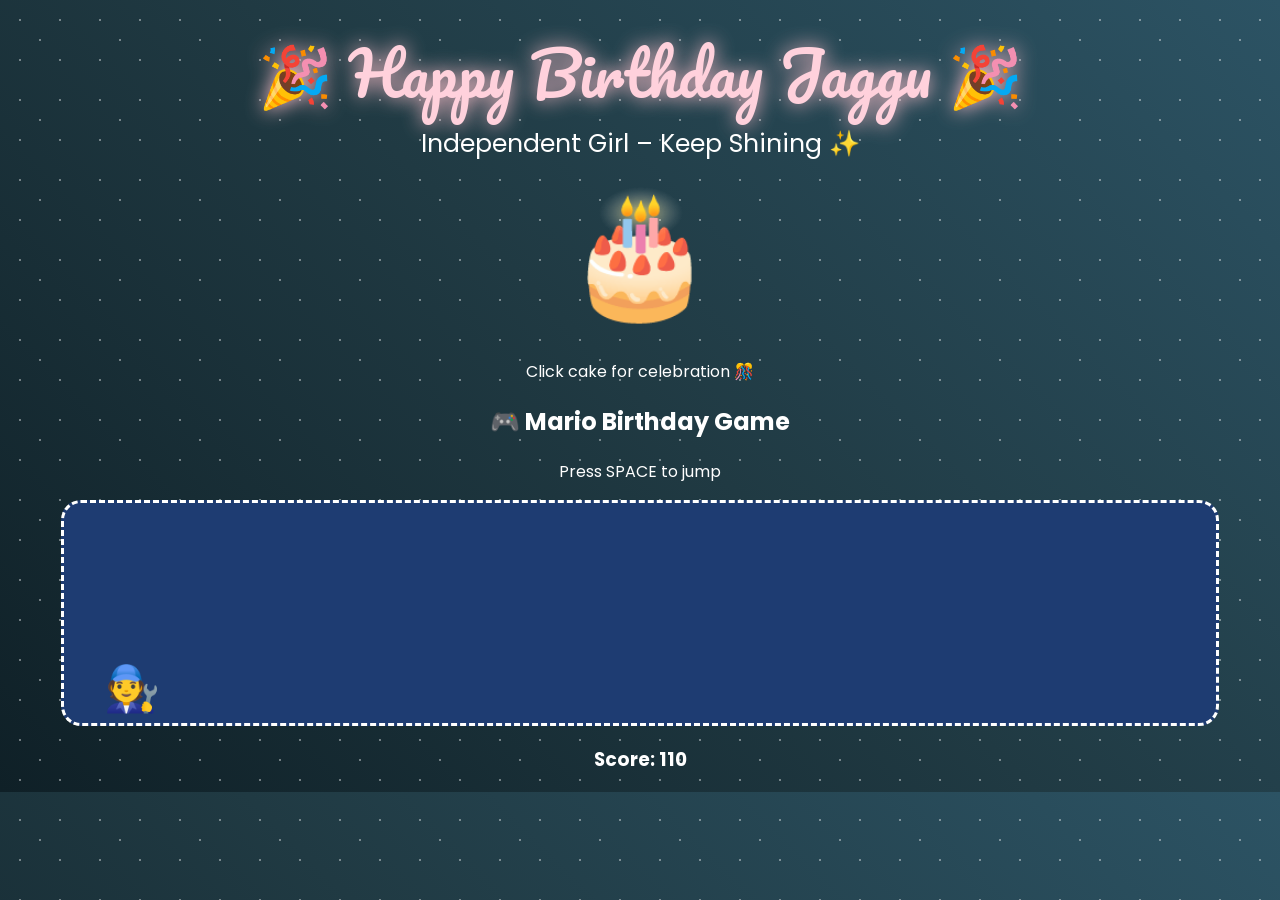
==== index.html @ ad78a7b6 "Update index.html" ====
<!DOCTYPE html>
<html>
<head>
<meta name="viewport" content="width=device-width, initial-scale=1.0">

<title>Happy Birthday Jaggu</title>

<link href="https://fonts.googleapis.com/css2?family=Pacifico&family=Poppins:wght@300;600&display=swap" rel="stylesheet">

<style>

body{
margin:0;
font-family:'Poppins',sans-serif;
text-align:center;
color:white;
overflow-x:hidden;
background:linear-gradient(45deg,#0f2027,#203a43,#2c5364);
}

/* galaxy stars */

body::before{
content:"";
position:fixed;
top:0;
left:0;
width:100%;
height:100%;
background:
radial-gradient(white 1px, transparent 1px),
radial-gradient(white 1px, transparent 1px);
background-size:40px 40px,80px 80px;
opacity:0.4;
animation:moveStars 80s linear infinite;
z-index:-1;
}

@keyframes moveStars{
from{transform:translateY(0);}
to{transform:translateY(-2000px);}
}

/* title */

.title{
font-family:'Pacifico',cursive;
font-size:60px;
margin-top:20px;
color:#ffd1dc;
text-shadow:0 0 20px pink;
}

.subtitle{
font-size:25px;
}

/* cake */

.cake{
font-size:120px;
cursor:pointer;
animation:bounce 2s infinite;
}

@keyframes bounce{
0%{transform:translateY(0)}
50%{transform:translateY(-20px)}
100%{transform:translateY(0)}
}

/* mario game */

#game{
width:90%;
height:220px;
border:3px dashed white;
margin:auto;
position:relative;
overflow:hidden;
border-radius:20px;
background:#1e3c72;
}

#mario{
font-size:45px;
position:absolute;
bottom:0;
left:40px;
}

#pipe{
font-size:50px;
position:absolute;
bottom:0;
right:-60px;
animation:pipeMove 3s infinite linear;
}

@keyframes pipeMove{
0%{right:-60px}
100%{right:100%}
}

/* jump */

.jump{
animation:jump 0.6s;
}

@keyframes jump{
0%{bottom:0}
50%{bottom:100px}
100%{bottom:0}
}

/* confetti */

.confetti{
position:fixed;
width:8px;
height:8px;
top:-10px;
animation:fall 3s linear;
}

@keyframes fall{
0%{transform:translateY(0)}
100%{transform:translateY(100vh)}
}

</style>
</head>

<body>

<div class="title">🎉 Happy Birthday Jaggu 🎉</div>
<div class="subtitle">Independent Girl – Keep Shining ✨</div>

<div class="cake" onclick="confetti()">🎂</div>

<p>Click cake for celebration 🎊</p>

<h2>🎮 Mario Birthday Game</h2>
<p>Press SPACE to jump</p>

<div id="game">

<div id="mario">🧑‍🔧</div>

<div id="pipe">🧱</div>

</div>

<h3 id="score">Score: 0</h3>

<script>

let mario=document.getElementById("mario")
let pipe=document.getElementById("pipe")
let score=0

document.addEventListener("keydown",function(e){

if(e.code=="Space"){
jump()
}

})

function jump(){

if(mario.classList!="jump"){
mario.classList.add("jump")

setTimeout(function(){
mario.classList.remove("jump")
},600)

}

}

/* game loop */

setInterval(function(){

let marioTop=parseInt(window.getComputedStyle(mario).getPropertyValue("bottom"))

let pipeLeft=parseInt(window.getComputedStyle(pipe).getPropertyValue("right"))

if(pipeLeft>450 && pipeLeft<500 && marioTop<40){

alert("Game Over 🎮 Score: "+score)

score=0

}

else{

score++
document.getElementById("score").innerHTML="Score: "+score

}

},10)

/* confetti */

function confetti(){

for(let i=0;i<120;i++){

let c=document.createElement("div")

c.classList.add("confetti")

c.style.left=Math.random()*100+"vw"
c.style.background=`hsl(${Math.random()*360},100%,50%)`

document.body.appendChild(c)

setTimeout(()=>c.remove(),3000)

}

}

</script>

</body>
</html>
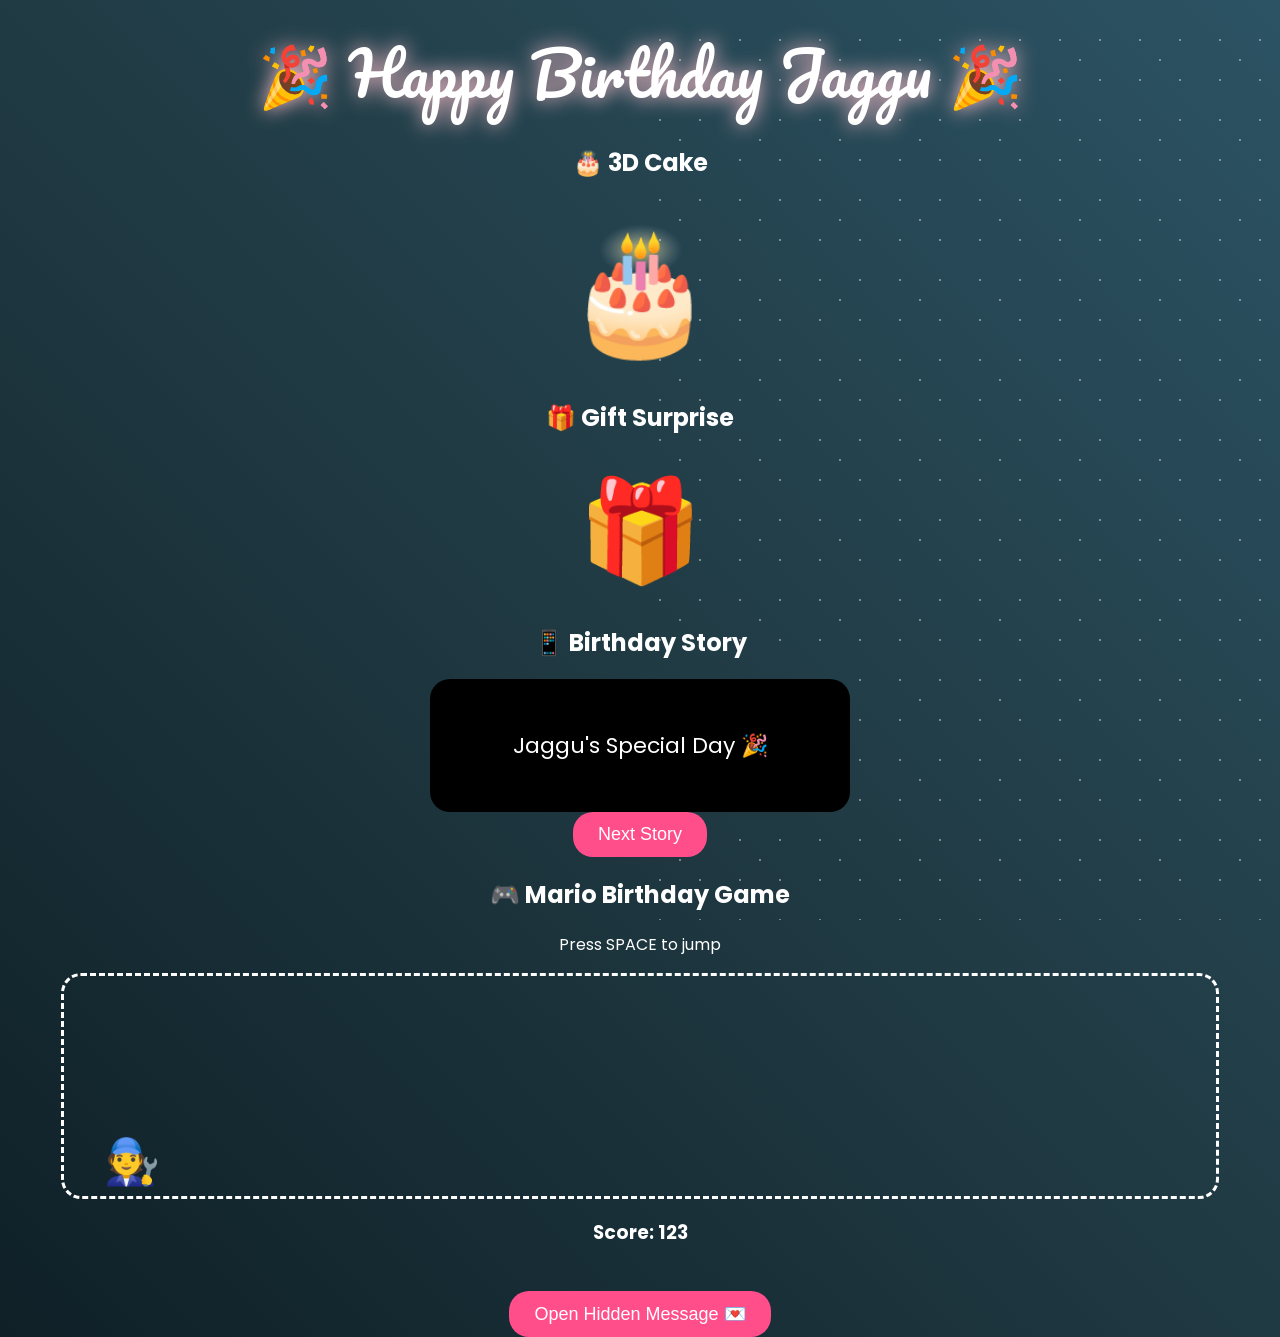
==== commit cc40c8f6: "Update index.html" ====
--- a/index.html
+++ b/index.html
@@ -1,6 +1,7 @@
 <!DOCTYPE html>
 <html>
 <head>
+
 <meta name="viewport" content="width=device-width, initial-scale=1.0">
 
 <title>Happy Birthday Jaggu</title>
@@ -14,17 +15,15 @@
 font-family:'Poppins',sans-serif;
 text-align:center;
 color:white;
+background:linear-gradient(45deg,#0f2027,#203a43,#2c5364);
 overflow-x:hidden;
-background:linear-gradient(45deg,#0f2027,#203a43,#2c5364);
-}
-
-/* galaxy stars */
+}
+
+/* galaxy background */
 
 body::before{
 content:"";
 position:fixed;
-top:0;
-left:0;
 width:100%;
 height:100%;
 background:
@@ -32,11 +31,11 @@
 radial-gradient(white 1px, transparent 1px);
 background-size:40px 40px,80px 80px;
 opacity:0.4;
-animation:moveStars 80s linear infinite;
+animation:starsMove 60s linear infinite;
 z-index:-1;
 }
 
-@keyframes moveStars{
+@keyframes starsMove{
 from{transform:translateY(0);}
 to{transform:translateY(-2000px);}
 }
@@ -44,29 +43,35 @@
 /* title */
 
 .title{
-font-family:'Pacifico',cursive;
+font-family:'Pacifico';
 font-size:60px;
 margin-top:20px;
-color:#ffd1dc;
 text-shadow:0 0 20px pink;
 }
 
-.subtitle{
-font-size:25px;
-}
-
-/* cake */
-
-.cake{
+/* 3D cake */
+
+.cake3d{
 font-size:120px;
 cursor:pointer;
-animation:bounce 2s infinite;
-}
-
-@keyframes bounce{
-0%{transform:translateY(0)}
-50%{transform:translateY(-20px)}
-100%{transform:translateY(0)}
+transition:transform 0.6s;
+display:inline-block;
+}
+
+.cake3d:active{
+transform:rotateY(180deg) scale(1.2);
+}
+
+/* gift box */
+
+.gift{
+font-size:100px;
+cursor:pointer;
+transition:transform 0.5s;
+}
+
+.gift.open{
+transform:scale(1.3) rotate(20deg);
 }
 
 /* mario game */
@@ -77,9 +82,8 @@
 border:3px dashed white;
 margin:auto;
 position:relative;
+border-radius:20px;
 overflow:hidden;
-border-radius:20px;
-background:#1e3c72;
 }
 
 #mario{
@@ -102,8 +106,6 @@
 100%{right:100%}
 }
 
-/* jump */
-
 .jump{
 animation:jump 0.6s;
 }
@@ -112,6 +114,38 @@
 0%{bottom:0}
 50%{bottom:100px}
 100%{bottom:0}
+}
+
+/* instagram story */
+
+.story{
+width:90%;
+max-width:400px;
+margin:auto;
+border-radius:20px;
+background:black;
+padding:10px;
+}
+
+.storySlide{
+display:none;
+font-size:22px;
+padding:40px;
+}
+
+.active{
+display:block;
+}
+
+/* hidden message */
+
+#hiddenMessage{
+display:none;
+max-width:600px;
+margin:auto;
+padding:20px;
+font-size:18px;
+line-height:1.6;
 }
 
 /* confetti */
@@ -129,19 +163,49 @@
 100%{transform:translateY(100vh)}
 }
 
+button{
+padding:12px 25px;
+border:none;
+border-radius:20px;
+background:#ff4e8a;
+color:white;
+font-size:18px;
+cursor:pointer;
+}
+
 </style>
 </head>
 
 <body>
 
 <div class="title">🎉 Happy Birthday Jaggu 🎉</div>
-<div class="subtitle">Independent Girl – Keep Shining ✨</div>
-
-<div class="cake" onclick="confetti()">🎂</div>
-
-<p>Click cake for celebration 🎊</p>
+
+<h2>🎂 3D Cake</h2>
+
+<div class="cake3d" onclick="celebrate()">🎂</div>
+
+<h2>🎁 Gift Surprise</h2>
+
+<div class="gift" onclick="openGift()" id="gift">🎁</div>
+
+<h2>📱 Birthday Story</h2>
+
+<div class="story">
+
+<div class="storySlide active">Jaggu's Special Day 🎉</div>
+
+<div class="storySlide">Independent Girl 💪</div>
+
+<div class="storySlide">Future Topper 👩‍⚕️</div>
+
+<div class="storySlide">Stay Amazing ✨</div>
+
+</div>
+
+<button onclick="nextStory()">Next Story</button>
 
 <h2>🎮 Mario Birthday Game</h2>
+
 <p>Press SPACE to jump</p>
 
 <div id="game">
@@ -154,7 +218,90 @@
 
 <h3 id="score">Score: 0</h3>
 
+<br>
+
+<button onclick="showMessage()">Open Hidden Message 💌</button>
+
+<div id="hiddenMessage">
+
+Happy Birthday tuahera huuh, ab kya bole🫨, tumhe to khush hona chahiye you got me by your side...😮‍💨😉  
+
+the goat the legend the zubin...😎🫢  
+
+kabhi itna cool banda dekhi ho ?? 😎😎  
+
+jokes apart😌 so, ive never met you i don't know tum kesi ho, kesi dikhti ho, kya ho tum bass i guess angel priya na ho.. 🙃🤧  
+
+to be honest apko janne or samajhne ki koshish krna pasand hai apki baatein bakwass hoti hai but i like it  
+
+tumhe pareshan krna my fav prr jab aap pareshan krti fir bhi achha lagta..🤭🫠  
+
+urge to know about every single pinch of your life..!! 🫠🫠  
+
+ye sab to theek hai one more thing you are awesome ive never met topper like you before jo itna cool ho  
+
+tum perfect tum best ho 🫡🫶🫵💪  
+
+i wish all your dreams come true orr tum ek bohot respectful or independent women Bano...🥰☺️  
+
+doesn't matter tum doctor bano ya na bano tum best krogi apni life mei...!!! 😇☺️☺️  
+
+soo once again happy birthday pyari jaggu 🫂🥰🥳
+
+</div>
+
 <script>
+
+/* confetti */
+
+function celebrate(){
+
+for(let i=0;i<120;i++){
+
+let c=document.createElement("div")
+
+c.classList.add("confetti")
+
+c.style.left=Math.random()*100+"vw"
+c.style.background=`hsl(${Math.random()*360},100%,50%)`
+
+document.body.appendChild(c)
+
+setTimeout(()=>c.remove(),3000)
+
+}
+
+}
+
+/* gift */
+
+function openGift(){
+
+let g=document.getElementById("gift")
+
+g.classList.add("open")
+
+celebrate()
+
+}
+
+/* story */
+
+let slide=0
+
+function nextStory(){
+
+let slides=document.querySelectorAll(".storySlide")
+
+slides[slide].classList.remove("active")
+
+slide=(slide+1)%slides.length
+
+slides[slide].classList.add("active")
+
+}
+
+/* mario game */
 
 let mario=document.getElementById("mario")
 let pipe=document.getElementById("pipe")
@@ -171,6 +318,7 @@
 function jump(){
 
 if(mario.classList!="jump"){
+
 mario.classList.add("jump")
 
 setTimeout(function(){
@@ -181,18 +329,14 @@
 
 }
 
-/* game loop */
-
 setInterval(function(){
 
 let marioTop=parseInt(window.getComputedStyle(mario).getPropertyValue("bottom"))
-
 let pipeLeft=parseInt(window.getComputedStyle(pipe).getPropertyValue("right"))
 
 if(pipeLeft>450 && pipeLeft<500 && marioTop<40){
 
 alert("Game Over 🎮 Score: "+score)
-
 score=0
 
 }
@@ -206,24 +350,11 @@
 
 },10)
 
-/* confetti */
-
-function confetti(){
-
-for(let i=0;i<120;i++){
-
-let c=document.createElement("div")
-
-c.classList.add("confetti")
-
-c.style.left=Math.random()*100+"vw"
-c.style.background=`hsl(${Math.random()*360},100%,50%)`
-
-document.body.appendChild(c)
-
-setTimeout(()=>c.remove(),3000)
-
-}
+/* hidden message */
+
+function showMessage(){
+
+document.getElementById("hiddenMessage").style.display="block"
 
 }
 
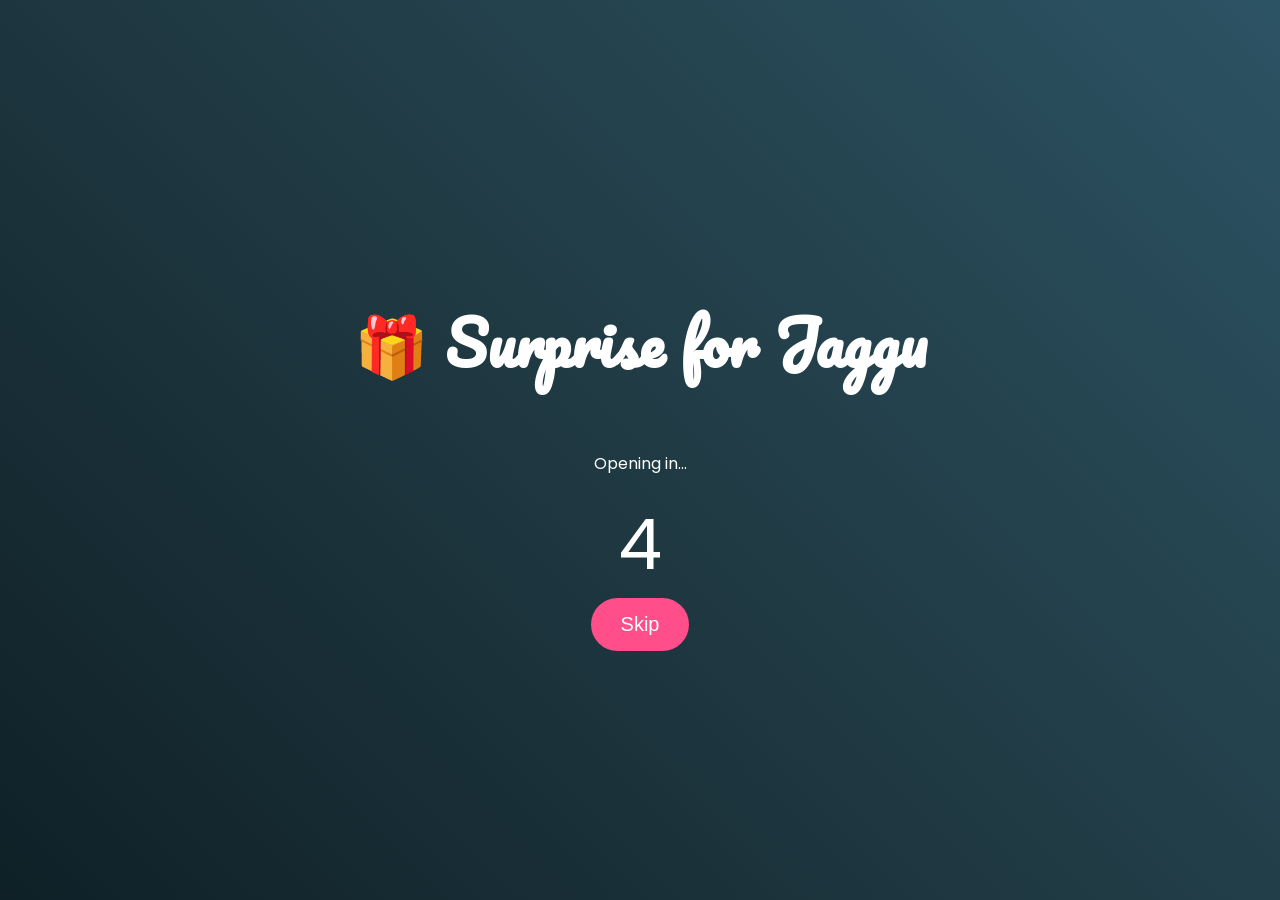
==== commit d19f559e: "Rename index.html.txt to index.html" ====
--- a/index.html
+++ b/index.html
@@ -1,175 +1,42 @@
 <!DOCTYPE html>
 <html>
 <head>
+<meta name="viewport" content="width=device-width, initial-scale=1.0">
+<title>Birthday Countdown</title>
 
-<meta name="viewport" content="width=device-width, initial-scale=1.0">
-
-<title>Happy Birthday Jaggu</title>
-
-<link href="https://fonts.googleapis.com/css2?family=Pacifico&family=Poppins:wght@300;600&display=swap" rel="stylesheet">
+<link href="https://fonts.googleapis.com/css2?family=Pacifico&family=Poppins:wght@400;700&display=swap" rel="stylesheet">
 
 <style>
 
 body{
 margin:0;
+height:100vh;
+display:flex;
+justify-content:center;
+align-items:center;
+flex-direction:column;
 font-family:'Poppins',sans-serif;
+color:white;
 text-align:center;
-color:white;
 background:linear-gradient(45deg,#0f2027,#203a43,#2c5364);
-overflow-x:hidden;
 }
 
-/* galaxy background */
-
-body::before{
-content:"";
-position:fixed;
-width:100%;
-height:100%;
-background:
-radial-gradient(white 1px, transparent 1px),
-radial-gradient(white 1px, transparent 1px);
-background-size:40px 40px,80px 80px;
-opacity:0.4;
-animation:starsMove 60s linear infinite;
-z-index:-1;
+h1{
+font-family:'Pacifico';
+font-size:60px;
 }
 
-@keyframes starsMove{
-from{transform:translateY(0);}
-to{transform:translateY(-2000px);}
-}
-
-/* title */
-
-.title{
-font-family:'Pacifico';
-font-size:60px;
-margin-top:20px;
-text-shadow:0 0 20px pink;
-}
-
-/* 3D cake */
-
-.cake3d{
-font-size:120px;
-cursor:pointer;
-transition:transform 0.6s;
-display:inline-block;
-}
-
-.cake3d:active{
-transform:rotateY(180deg) scale(1.2);
-}
-
-/* gift box */
-
-.gift{
-font-size:100px;
-cursor:pointer;
-transition:transform 0.5s;
-}
-
-.gift.open{
-transform:scale(1.3) rotate(20deg);
-}
-
-/* mario game */
-
-#game{
-width:90%;
-height:220px;
-border:3px dashed white;
-margin:auto;
-position:relative;
-border-radius:20px;
-overflow:hidden;
-}
-
-#mario{
-font-size:45px;
-position:absolute;
-bottom:0;
-left:40px;
-}
-
-#pipe{
-font-size:50px;
-position:absolute;
-bottom:0;
-right:-60px;
-animation:pipeMove 3s infinite linear;
-}
-
-@keyframes pipeMove{
-0%{right:-60px}
-100%{right:100%}
-}
-
-.jump{
-animation:jump 0.6s;
-}
-
-@keyframes jump{
-0%{bottom:0}
-50%{bottom:100px}
-100%{bottom:0}
-}
-
-/* instagram story */
-
-.story{
-width:90%;
-max-width:400px;
-margin:auto;
-border-radius:20px;
-background:black;
-padding:10px;
-}
-
-.storySlide{
-display:none;
-font-size:22px;
-padding:40px;
-}
-
-.active{
-display:block;
-}
-
-/* hidden message */
-
-#hiddenMessage{
-display:none;
-max-width:600px;
-margin:auto;
-padding:20px;
-font-size:18px;
-line-height:1.6;
-}
-
-/* confetti */
-
-.confetti{
-position:fixed;
-width:8px;
-height:8px;
-top:-10px;
-animation:fall 3s linear;
-}
-
-@keyframes fall{
-0%{transform:translateY(0)}
-100%{transform:translateY(100vh)}
+#count{
+font-size:70px;
 }
 
 button{
-padding:12px 25px;
+padding:15px 30px;
+font-size:20px;
 border:none;
-border-radius:20px;
+border-radius:30px;
 background:#ff4e8a;
 color:white;
-font-size:18px;
 cursor:pointer;
 }
 
@@ -178,184 +45,32 @@
 
 <body>
 
-<div class="title">🎉 Happy Birthday Jaggu 🎉</div>
+<h1>🎁 Surprise for Jaggu</h1>
 
-<h2>🎂 3D Cake</h2>
+<p>Opening in...</p>
 
-<div class="cake3d" onclick="celebrate()">🎂</div>
+<div id="count">5</div>
 
-<h2>🎁 Gift Surprise</h2>
-
-<div class="gift" onclick="openGift()" id="gift">🎁</div>
-
-<h2>📱 Birthday Story</h2>
-
-<div class="story">
-
-<div class="storySlide active">Jaggu's Special Day 🎉</div>
-
-<div class="storySlide">Independent Girl 💪</div>
-
-<div class="storySlide">Future Topper 👩‍⚕️</div>
-
-<div class="storySlide">Stay Amazing ✨</div>
-
-</div>
-
-<button onclick="nextStory()">Next Story</button>
-
-<h2>🎮 Mario Birthday Game</h2>
-
-<p>Press SPACE to jump</p>
-
-<div id="game">
-
-<div id="mario">🧑‍🔧</div>
-
-<div id="pipe">🧱</div>
-
-</div>
-
-<h3 id="score">Score: 0</h3>
-
-<br>
-
-<button onclick="showMessage()">Open Hidden Message 💌</button>
-
-<div id="hiddenMessage">
-
-Happy Birthday tuahera huuh, ab kya bole🫨, tumhe to khush hona chahiye you got me by your side...😮‍💨😉  
-
-the goat the legend the zubin...😎🫢  
-
-kabhi itna cool banda dekhi ho ?? 😎😎  
-
-jokes apart😌 so, ive never met you i don't know tum kesi ho, kesi dikhti ho, kya ho tum bass i guess angel priya na ho.. 🙃🤧  
-
-to be honest apko janne or samajhne ki koshish krna pasand hai apki baatein bakwass hoti hai but i like it  
-
-tumhe pareshan krna my fav prr jab aap pareshan krti fir bhi achha lagta..🤭🫠  
-
-urge to know about every single pinch of your life..!! 🫠🫠  
-
-ye sab to theek hai one more thing you are awesome ive never met topper like you before jo itna cool ho  
-
-tum perfect tum best ho 🫡🫶🫵💪  
-
-i wish all your dreams come true orr tum ek bohot respectful or independent women Bano...🥰☺️  
-
-doesn't matter tum doctor bano ya na bano tum best krogi apni life mei...!!! 😇☺️☺️  
-
-soo once again happy birthday pyari jaggu 🫂🥰🥳
-
-</div>
+<button onclick="openStory()">Skip</button>
 
 <script>
 
-/* confetti */
-
-function celebrate(){
-
-for(let i=0;i<120;i++){
-
-let c=document.createElement("div")
-
-c.classList.add("confetti")
-
-c.style.left=Math.random()*100+"vw"
-c.style.background=`hsl(${Math.random()*360},100%,50%)`
-
-document.body.appendChild(c)
-
-setTimeout(()=>c.remove(),3000)
-
-}
-
-}
-
-/* gift */
-
-function openGift(){
-
-let g=document.getElementById("gift")
-
-g.classList.add("open")
-
-celebrate()
-
-}
-
-/* story */
-
-let slide=0
-
-function nextStory(){
-
-let slides=document.querySelectorAll(".storySlide")
-
-slides[slide].classList.remove("active")
-
-slide=(slide+1)%slides.length
-
-slides[slide].classList.add("active")
-
-}
-
-/* mario game */
-
-let mario=document.getElementById("mario")
-let pipe=document.getElementById("pipe")
-let score=0
-
-document.addEventListener("keydown",function(e){
-
-if(e.code=="Space"){
-jump()
-}
-
-})
-
-function jump(){
-
-if(mario.classList!="jump"){
-
-mario.classList.add("jump")
-
-setTimeout(function(){
-mario.classList.remove("jump")
-},600)
-
-}
-
-}
+let n=5
 
 setInterval(function(){
 
-let marioTop=parseInt(window.getComputedStyle(mario).getPropertyValue("bottom"))
-let pipeLeft=parseInt(window.getComputedStyle(pipe).getPropertyValue("right"))
+n--
 
-if(pipeLeft>450 && pipeLeft<500 && marioTop<40){
+document.getElementById("count").innerText=n
 
-alert("Game Over 🎮 Score: "+score)
-score=0
-
+if(n==0){
+window.location.href="story.html"
 }
 
-else{
+},1000)
 
-score++
-document.getElementById("score").innerHTML="Score: "+score
-
-}
-
-},10)
-
-/* hidden message */
-
-function showMessage(){
-
-document.getElementById("hiddenMessage").style.display="block"
-
+function openStory(){
+window.location.href="story.html"
 }
 
 </script>
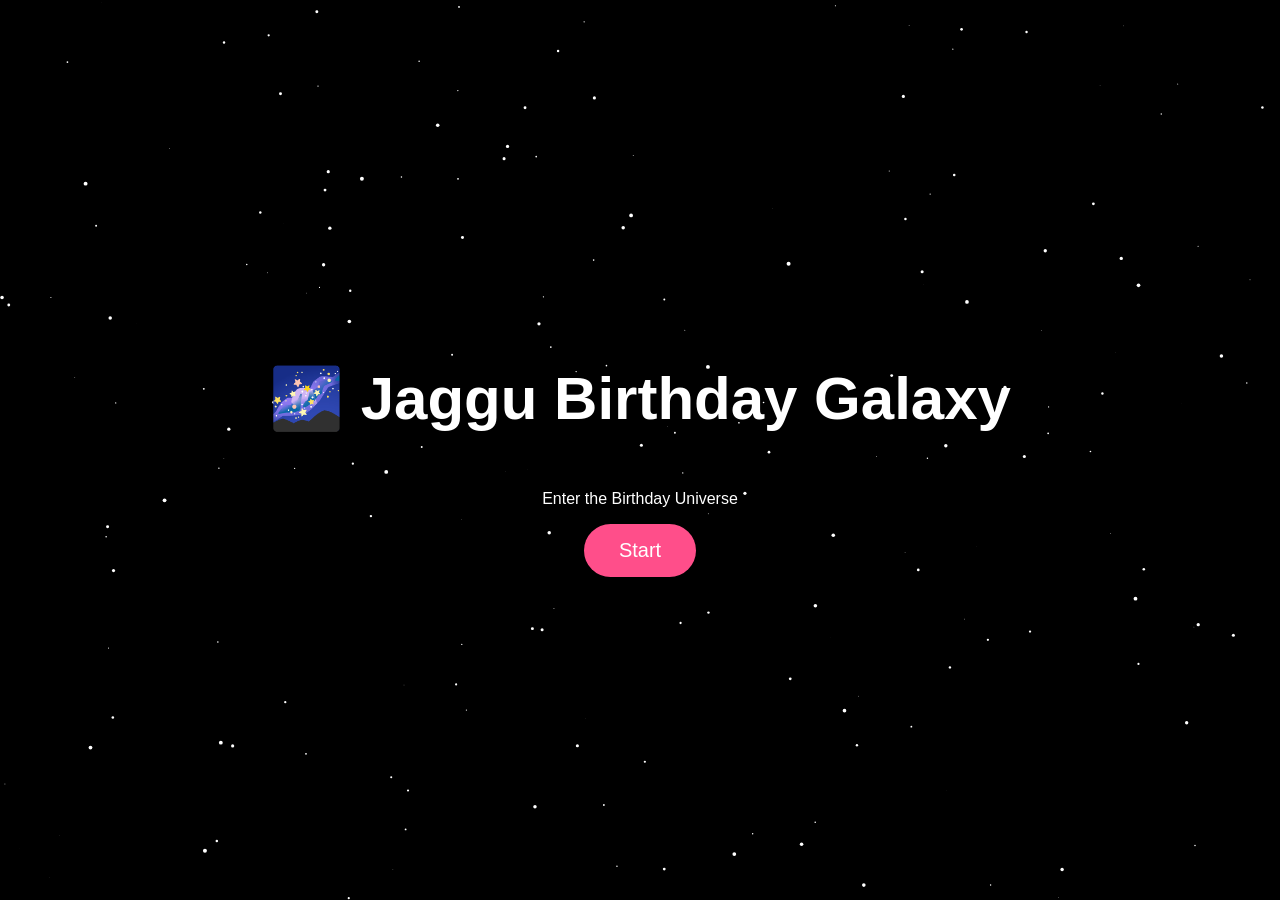
==== commit 9270d2fc: "Update index.html" ====
--- a/index.html
+++ b/index.html
@@ -1,10 +1,10 @@
 <!DOCTYPE html>
 <html>
 <head>
+
 <meta name="viewport" content="width=device-width, initial-scale=1.0">
-<title>Birthday Countdown</title>
 
-<link href="https://fonts.googleapis.com/css2?family=Pacifico&family=Poppins:wght@400;700&display=swap" rel="stylesheet">
+<title>Jaggu Birthday</title>
 
 <style>
 
@@ -15,23 +15,25 @@
 justify-content:center;
 align-items:center;
 flex-direction:column;
-font-family:'Poppins',sans-serif;
 color:white;
-text-align:center;
-background:linear-gradient(45deg,#0f2027,#203a43,#2c5364);
+font-family:sans-serif;
+overflow:hidden;
+background:black;
+}
+
+canvas{
+position:fixed;
+top:0;
+left:0;
+z-index:-1;
 }
 
 h1{
-font-family:'Pacifico';
 font-size:60px;
 }
 
-#count{
-font-size:70px;
-}
-
 button{
-padding:15px 30px;
+padding:15px 35px;
 font-size:20px;
 border:none;
 border-radius:30px;
@@ -41,37 +43,65 @@
 }
 
 </style>
+
 </head>
 
 <body>
 
-<h1>🎁 Surprise for Jaggu</h1>
+<canvas id="galaxy"></canvas>
 
-<p>Opening in...</p>
+<h1>🌌 Jaggu Birthday Galaxy</h1>
 
-<div id="count">5</div>
+<p>Enter the Birthday Universe</p>
 
-<button onclick="openStory()">Skip</button>
+<button onclick="go()">Start</button>
 
 <script>
 
-let n=5
-
-setInterval(function(){
-
-n--
-
-document.getElementById("count").innerText=n
-
-if(n==0){
-window.location.href="story.html"
+function go(){
+window.location.href="game.html"
 }
 
-},1000)
+const canvas=document.getElementById("galaxy")
+const ctx=canvas.getContext("2d")
 
-function openStory(){
-window.location.href="story.html"
+canvas.width=window.innerWidth
+canvas.height=window.innerHeight
+
+let stars=[]
+
+for(let i=0;i<200;i++){
+
+stars.push({
+x:Math.random()*canvas.width,
+y:Math.random()*canvas.height,
+size:Math.random()*2
+})
+
 }
+
+function draw(){
+
+ctx.fillStyle="black"
+ctx.fillRect(0,0,canvas.width,canvas.height)
+
+ctx.fillStyle="white"
+
+stars.forEach(s=>{
+ctx.beginPath()
+ctx.arc(s.x,s.y,s.size,0,Math.PI*2)
+ctx.fill()
+
+s.y+=0.3
+if(s.y>canvas.height)s.y=0
+
+})
+
+requestAnimationFrame(draw)
+
+}
+
+draw()
 
 </script>
 
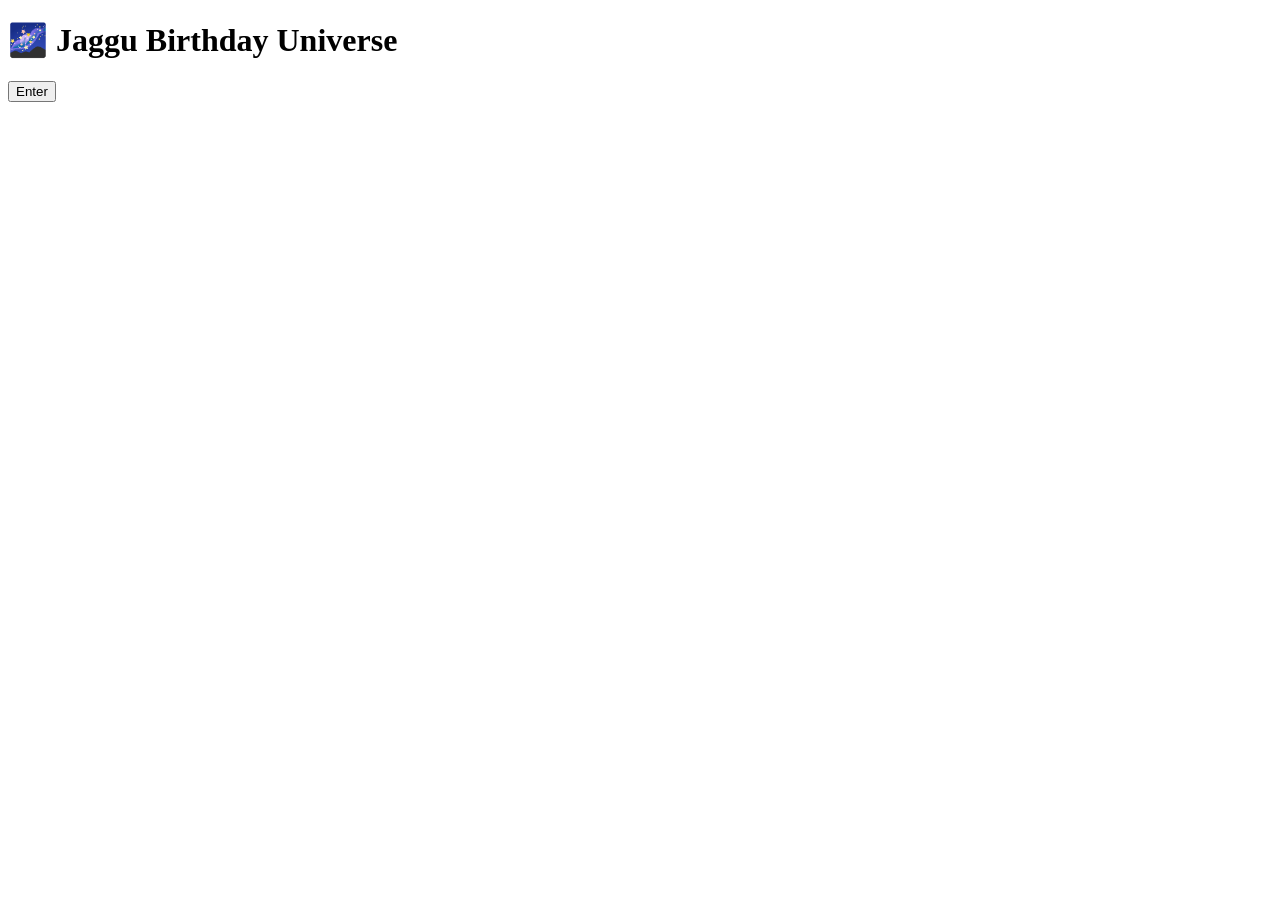
==== commit 31f6ea8a: "Update index.html" ====
--- a/index.html
+++ b/index.html
@@ -6,102 +6,27 @@
 
 <title>Jaggu Birthday</title>
 
-<style>
-
-body{
-margin:0;
-height:100vh;
-display:flex;
-justify-content:center;
-align-items:center;
-flex-direction:column;
-color:white;
-font-family:sans-serif;
-overflow:hidden;
-background:black;
-}
-
-canvas{
-position:fixed;
-top:0;
-left:0;
-z-index:-1;
-}
-
-h1{
-font-size:60px;
-}
-
-button{
-padding:15px 35px;
-font-size:20px;
-border:none;
-border-radius:30px;
-background:#ff4e8a;
-color:white;
-cursor:pointer;
-}
-
-</style>
+<link rel="stylesheet" href="style.css">
 
 </head>
 
 <body>
 
-<canvas id="galaxy"></canvas>
+<div class="stars"></div>
 
-<h1>🌌 Jaggu Birthday Galaxy</h1>
+<div class="center">
 
-<p>Enter the Birthday Universe</p>
+<h1>🌌 Jaggu Birthday Universe</h1>
 
-<button onclick="go()">Start</button>
+<button onclick="start()">Enter</button>
+
+</div>
 
 <script>
 
-function go(){
-window.location.href="game.html"
+function start(){
+window.location="game.html"
 }
-
-const canvas=document.getElementById("galaxy")
-const ctx=canvas.getContext("2d")
-
-canvas.width=window.innerWidth
-canvas.height=window.innerHeight
-
-let stars=[]
-
-for(let i=0;i<200;i++){
-
-stars.push({
-x:Math.random()*canvas.width,
-y:Math.random()*canvas.height,
-size:Math.random()*2
-})
-
-}
-
-function draw(){
-
-ctx.fillStyle="black"
-ctx.fillRect(0,0,canvas.width,canvas.height)
-
-ctx.fillStyle="white"
-
-stars.forEach(s=>{
-ctx.beginPath()
-ctx.arc(s.x,s.y,s.size,0,Math.PI*2)
-ctx.fill()
-
-s.y+=0.3
-if(s.y>canvas.height)s.y=0
-
-})
-
-requestAnimationFrame(draw)
-
-}
-
-draw()
 
 </script>
 
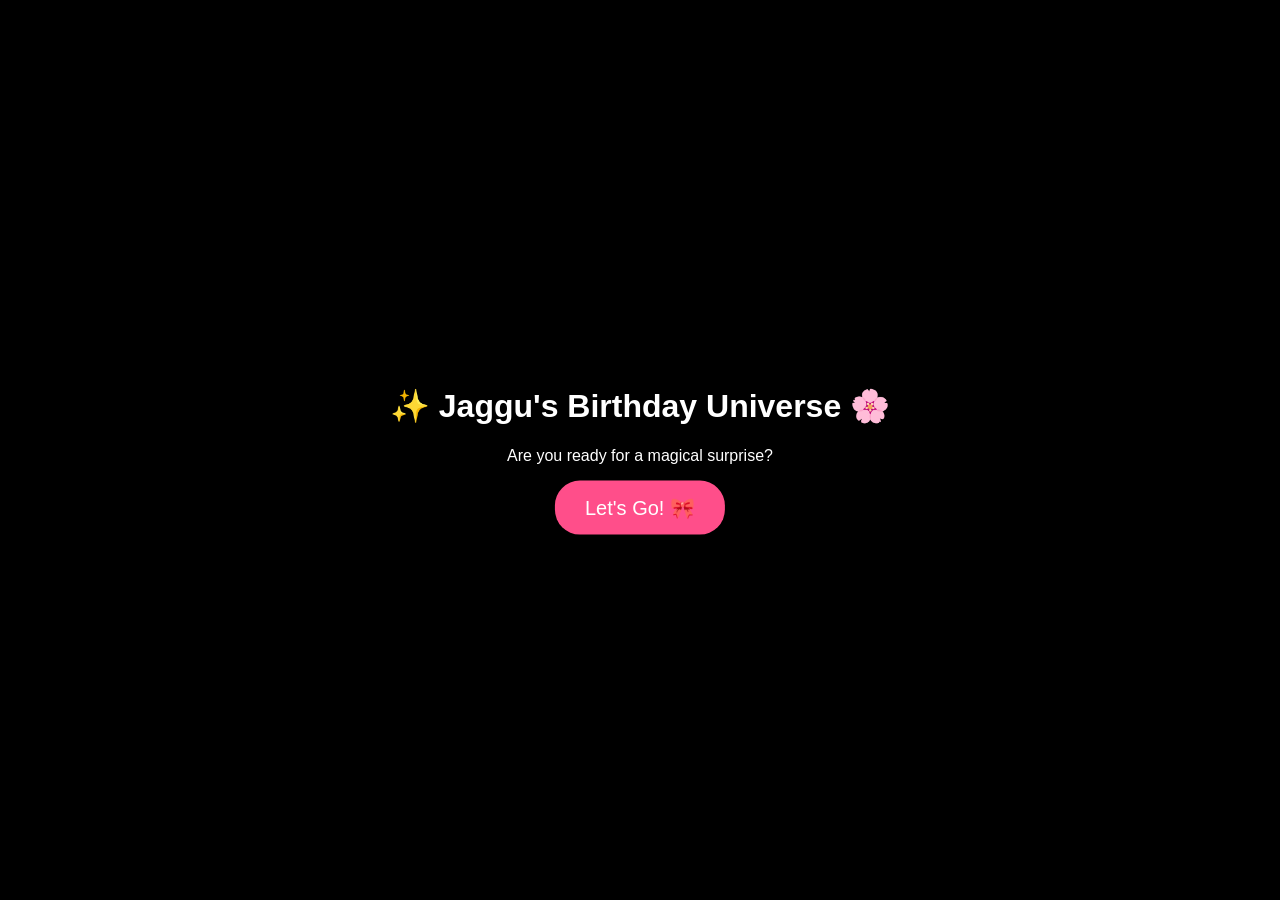
==== commit 111f3eed: "Update index.html" ====
--- a/index.html
+++ b/index.html
@@ -1,33 +1,30 @@
 <!DOCTYPE html>
-<html>
+<html lang="en">
 <head>
-
-<meta name="viewport" content="width=device-width, initial-scale=1.0">
-
-<title>Jaggu Birthday</title>
-
-<link rel="stylesheet" href="style.css">
-
+    <meta charset="UTF-8">
+    <meta name="viewport" content="width=device-width, initial-scale=1.0">
+    <title>Jaggu's Birthday Universe</title>
+    <link href="https://fonts.googleapis.com/css2?family=Pangolin&display=swap" rel="stylesheet">
+    <link rel="stylesheet" href="style.css">
 </head>
-
 <body>
 
-<div class="stars"></div>
+<div class="bubbles">
+    <span></span><span></span><span></span><span></span><span></span>
+</div>
 
 <div class="center">
-
-<h1>🌌 Jaggu Birthday Universe</h1>
-
-<button onclick="start()">Enter</button>
-
+    <div class="card">
+        <h1>✨ Jaggu's Birthday Universe 🌸</h1>
+        <p>Are you ready for a magical surprise?</p>
+        <button onclick="start()">Let's Go! 🎀</button>
+    </div>
 </div>
 
 <script>
-
-function start(){
-window.location="game.html"
-}
-
+    function start(){
+        window.location="game.html"
+    }
 </script>
 
 </body>
--- a/style.css
+++ b/style.css
@@ -0,0 +1,65 @@
+body{
+margin:0;
+font-family:sans-serif;
+background:black;
+color:white;
+text-align:center;
+overflow:hidden;
+}
+
+.center{
+position:absolute;
+top:50%;
+left:50%;
+transform:translate(-50%,-50%);
+}
+
+button{
+padding:15px 30px;
+font-size:20px;
+border:none;
+border-radius:25px;
+background:#ff4e8a;
+color:white;
+cursor:pointer;
+}
+
+.stars{
+position:fixed;
+width:100%;
+height:100%;
+background:url("https://i.imgur.com/YKY28eT.png");
+animation:moveStars 60s linear infinite;
+}
+
+@keyframes moveStars{
+from{background-position:0 0;}
+to{background-position:10000px 5000px;}
+}
+
+.cake{
+font-size:120px;
+cursor:pointer;
+}
+
+.gift{
+font-size:120px;
+cursor:pointer;
+}
+
+.message{
+display:none;
+max-width:700px;
+margin:auto;
+line-height:1.6;
+padding:20px;
+}
+
+.story{
+margin:40px;
+font-size:25px;
+}
+
+.slide{
+margin:20px;
+}
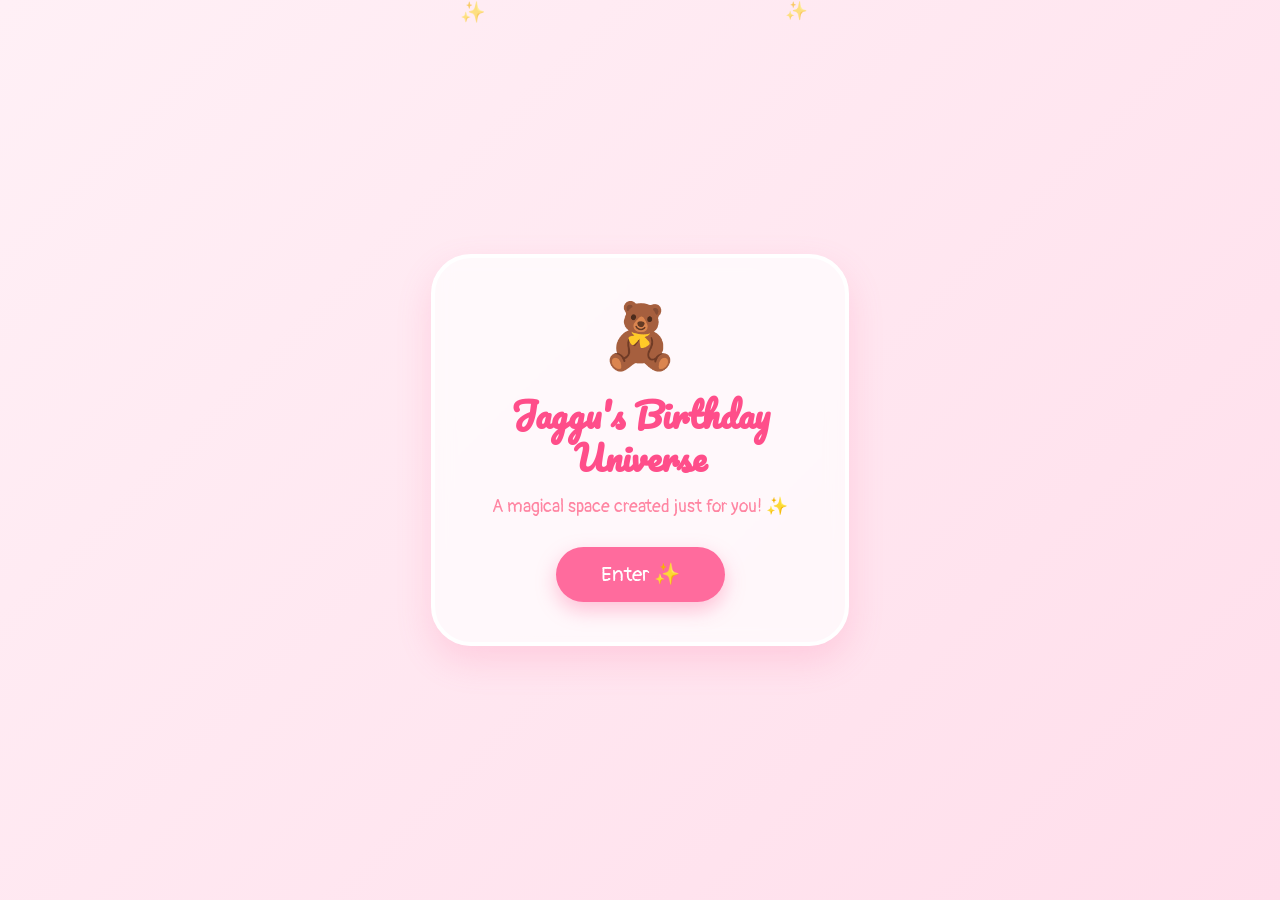
==== commit 83222943: "Update index.html" ====
--- a/index.html
+++ b/index.html
@@ -4,28 +4,169 @@
     <meta charset="UTF-8">
     <meta name="viewport" content="width=device-width, initial-scale=1.0">
     <title>Jaggu's Birthday Universe</title>
-    <link href="https://fonts.googleapis.com/css2?family=Pangolin&display=swap" rel="stylesheet">
-    <link rel="stylesheet" href="style.css">
+    <link href="https://fonts.googleapis.com/css2?family=Pangolin&family=Pacifico&display=swap" rel="stylesheet">
+    <style>
+        body, html {
+            margin: 0;
+            padding: 0;
+            width: 100%;
+            height: 100%;
+            font-family: 'Pangolin', cursive;
+            background: linear-gradient(135deg, #fff0f6 0%, #ffdeeb 100%);
+            display: flex;
+            justify-content: center;
+            align-items: center;
+            overflow: hidden;
+        }
+
+        /* Floating Hearts Background */
+        .hearts {
+            position: absolute;
+            top: 0;
+            left: 0;
+            width: 100%;
+            height: 100%;
+            z-index: 1;
+            pointer-events: none;
+        }
+
+        .heart {
+            position: absolute;
+            color: #ff85a2;
+            opacity: 0.6;
+            animation: floatUp 6s ease-in infinite;
+        }
+
+        @keyframes floatUp {
+            0% { transform: translateY(100vh) scale(0.5); opacity: 0; }
+            50% { opacity: 0.8; }
+            100% { transform: translateY(-10vh) scale(1.2); opacity: 0; }
+        }
+
+        /* Main Card */
+        .glass-card {
+            background: rgba(255, 255, 255, 0.7);
+            backdrop-filter: blur(10px);
+            padding: 40px 30px;
+            border-radius: 40px;
+            border: 4px solid #ffffff;
+            box-shadow: 0 15px 35px rgba(255, 107, 157, 0.2);
+            text-align: center;
+            z-index: 10;
+            width: 80%;
+            max-width: 350px;
+            animation: fadeIn 1.5s ease-out;
+        }
+
+        h1 {
+            font-family: 'Pacifico', cursive;
+            color: #ff4e8a;
+            font-size: 2.2rem;
+            margin: 0 0 10px 0;
+            line-height: 1.2;
+        }
+
+        p {
+            color: #ff85a2;
+            font-size: 1.1rem;
+            margin-bottom: 30px;
+        }
+
+        .teddy-icon {
+            font-size: 4rem;
+            margin-bottom: 15px;
+            display: block;
+            animation: wiggle 2s infinite ease-in-out;
+        }
+
+        @keyframes wiggle {
+            0%, 100% { transform: rotate(-5deg); }
+            50% { transform: rotate(5deg); }
+        }
+
+        @keyframes fadeIn {
+            from { opacity: 0; transform: translateY(20px); }
+            to { opacity: 1; transform: translateY(0); }
+        }
+
+        /* Sparkling Button */
+        button {
+            background: #ff6b9d;
+            color: white;
+            border: none;
+            padding: 15px 45px;
+            font-family: 'Pangolin', cursive;
+            font-size: 1.3rem;
+            border-radius: 50px;
+            cursor: pointer;
+            transition: all 0.3s ease;
+            box-shadow: 0 8px 20px rgba(255, 107, 157, 0.4);
+            position: relative;
+            overflow: hidden;
+        }
+
+        button:hover {
+            transform: scale(1.05);
+            background: #ff4e8a;
+            box-shadow: 0 10px 25px rgba(255, 107, 157, 0.6);
+        }
+
+        button:active {
+            transform: scale(0.95);
+        }
+
+        .sparkle {
+            position: absolute;
+            width: 100%;
+            height: 100%;
+            top: 0;
+            left: 0;
+            pointer-events: none;
+        }
+    </style>
 </head>
 <body>
 
-<div class="bubbles">
-    <span></span><span></span><span></span><span></span><span></span>
-</div>
+    <div class="hearts" id="heart-container"></div>
 
-<div class="center">
-    <div class="card">
-        <h1>✨ Jaggu's Birthday Universe 🌸</h1>
-        <p>Are you ready for a magical surprise?</p>
-        <button onclick="start()">Let's Go! 🎀</button>
+    <div class="glass-card">
+        <span class="teddy-icon">🧸</span>
+        <h1>Jaggu's Birthday Universe</h1>
+        <p>A magical space created just for you! ✨</p>
+        
+        <button onclick="enterWorld()">Enter ✨</button>
     </div>
-</div>
 
-<script>
-    function start(){
-        window.location="game.html"
-    }
-</script>
+    <script>
+        // Create floating hearts dynamically
+        const heartContainer = document.getElementById('heart-container');
+        const emojis = ['💖', '🌸', '✨', '🍭', '🎀'];
 
+        function createHeart() {
+            const heart = document.createElement('div');
+            heart.classList.add('heart');
+            heart.innerHTML = emojis[Math.floor(Math.random() * emojis.length)];
+            heart.style.left = Math.random() * 100 + 'vw';
+            heart.style.animationDuration = (Math.random() * 3 + 3) + 's';
+            heart.style.fontSize = (Math.random() * 10 + 15) + 'px';
+            
+            heartContainer.appendChild(heart);
+
+            // Remove heart after animation ends to keep the site fast
+            setTimeout(() => {
+                heart.remove();
+            }, 6000);
+        }
+
+        // Generate hearts every 500ms
+        setInterval(createHeart, 500);
+
+        function enterWorld() {
+            // Small delay for the click effect
+            setTimeout(() => {
+                window.location.href = "game.html";
+            }, 200);
+        }
+    </script>
 </body>
 </html>
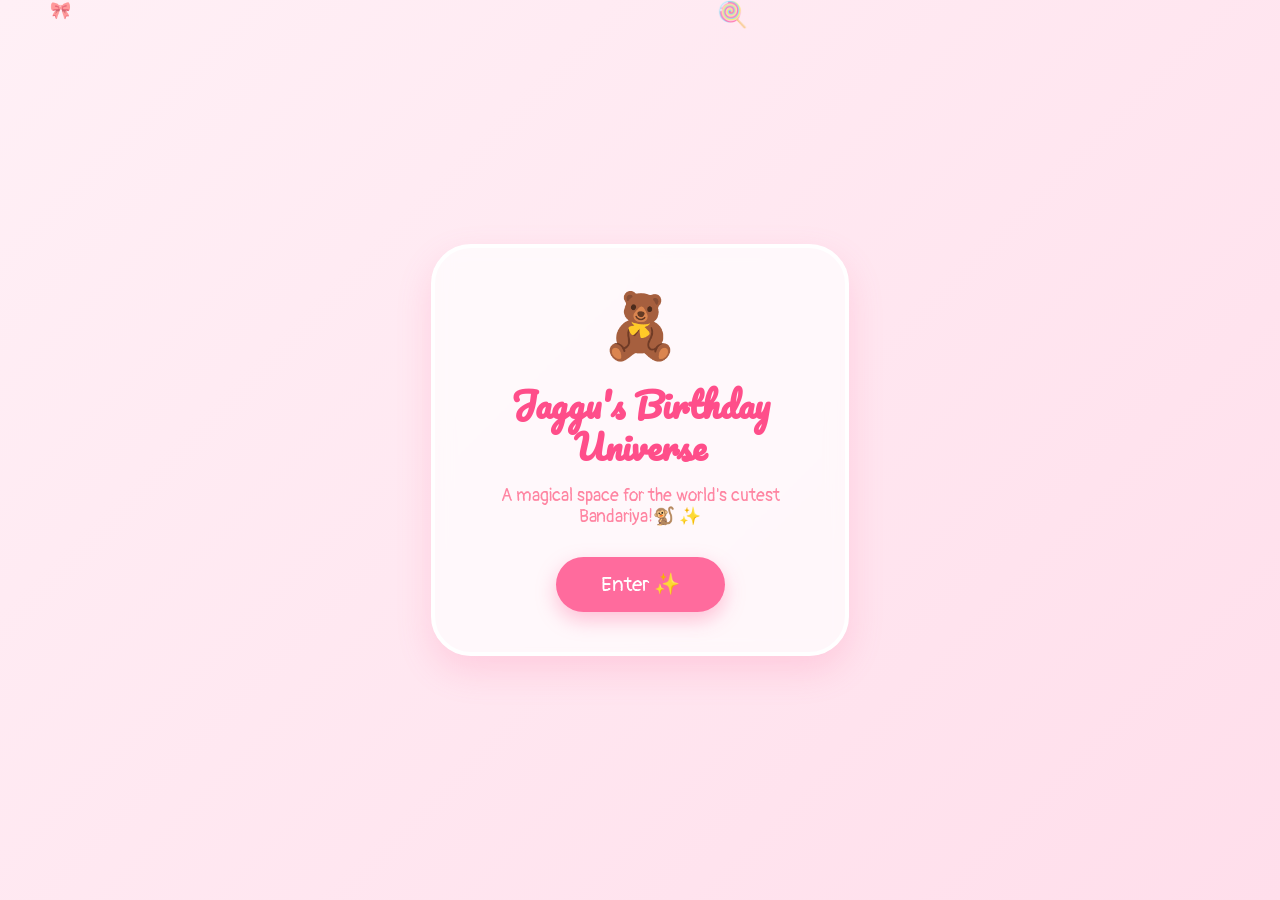
==== commit 78031b58: "Update index.html" ====
--- a/index.html
+++ b/index.html
@@ -132,7 +132,7 @@
     <div class="glass-card">
         <span class="teddy-icon">🧸</span>
         <h1>Jaggu's Birthday Universe</h1>
-        <p>A magical space created just for you! ✨</p>
+     <p>A magical space for the world's cutest Bandariya!🐒 ✨</p>
         
         <button onclick="enterWorld()">Enter ✨</button>
     </div>
